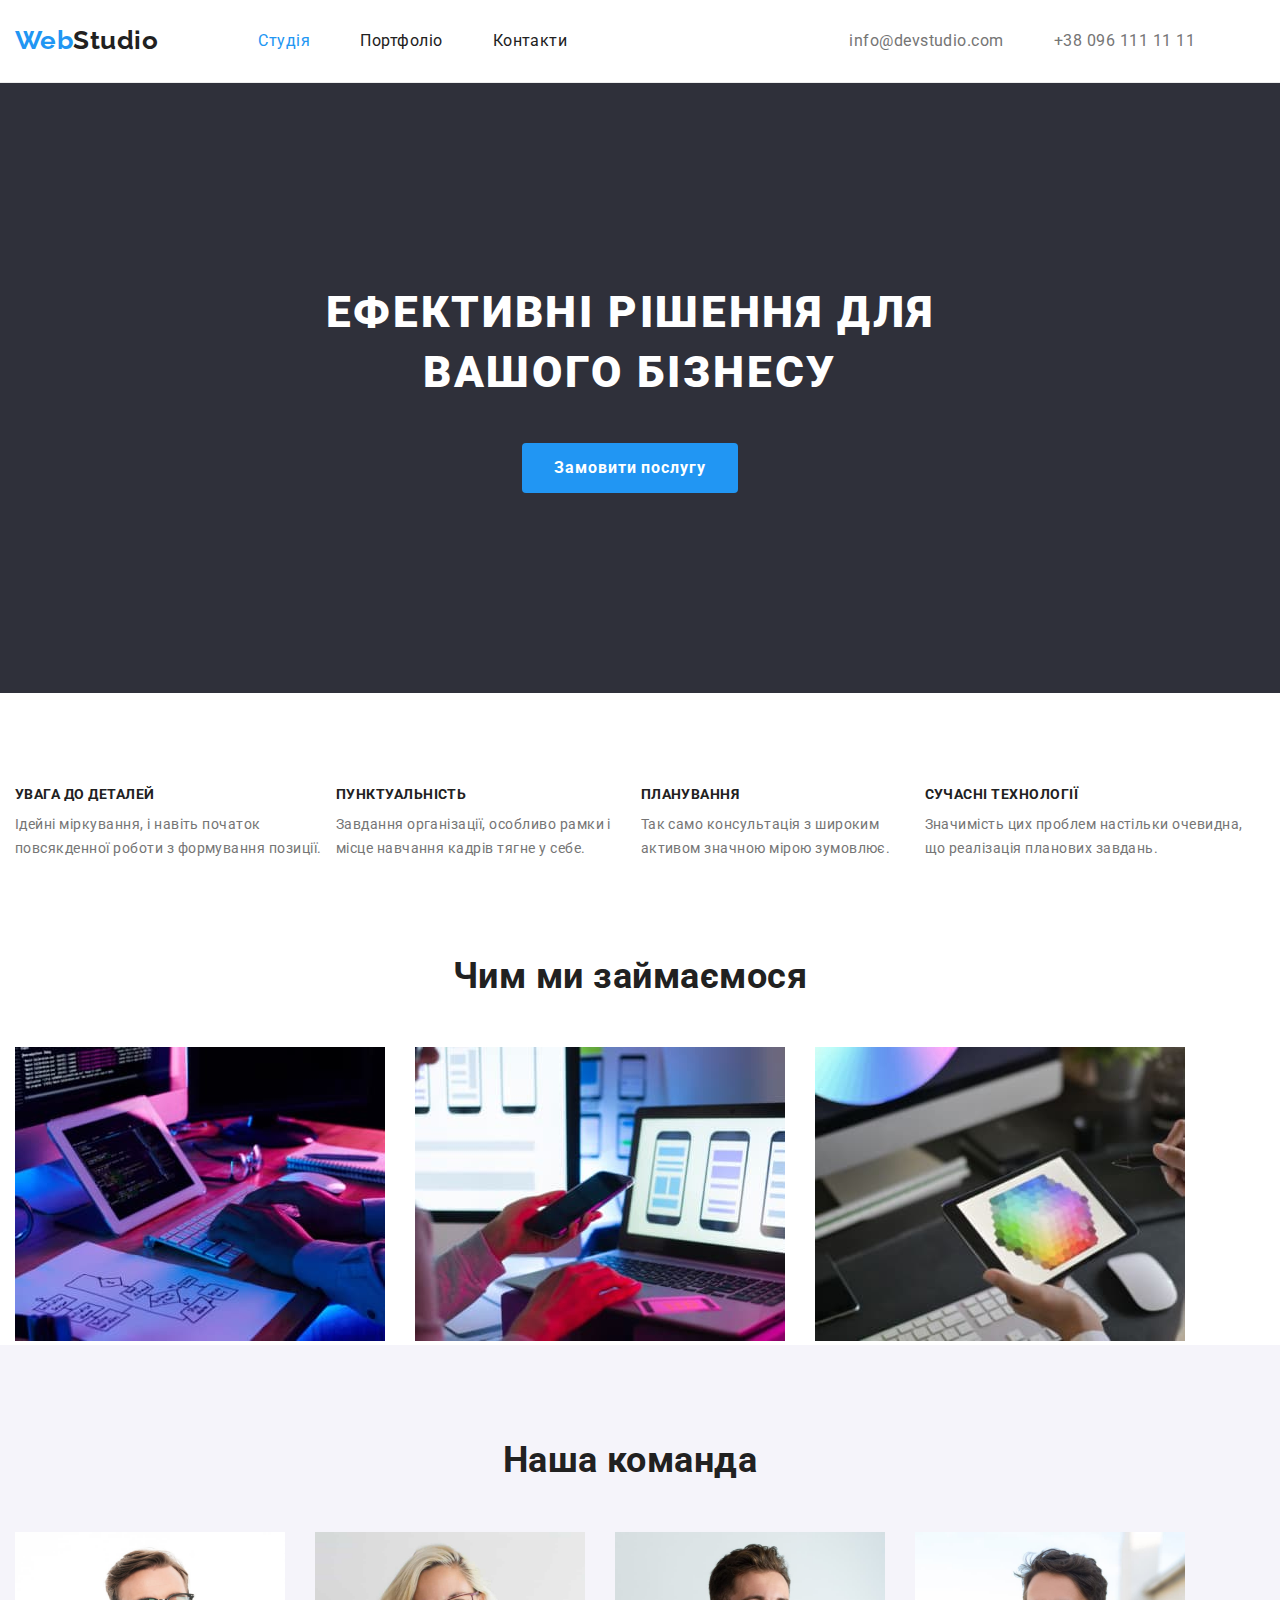
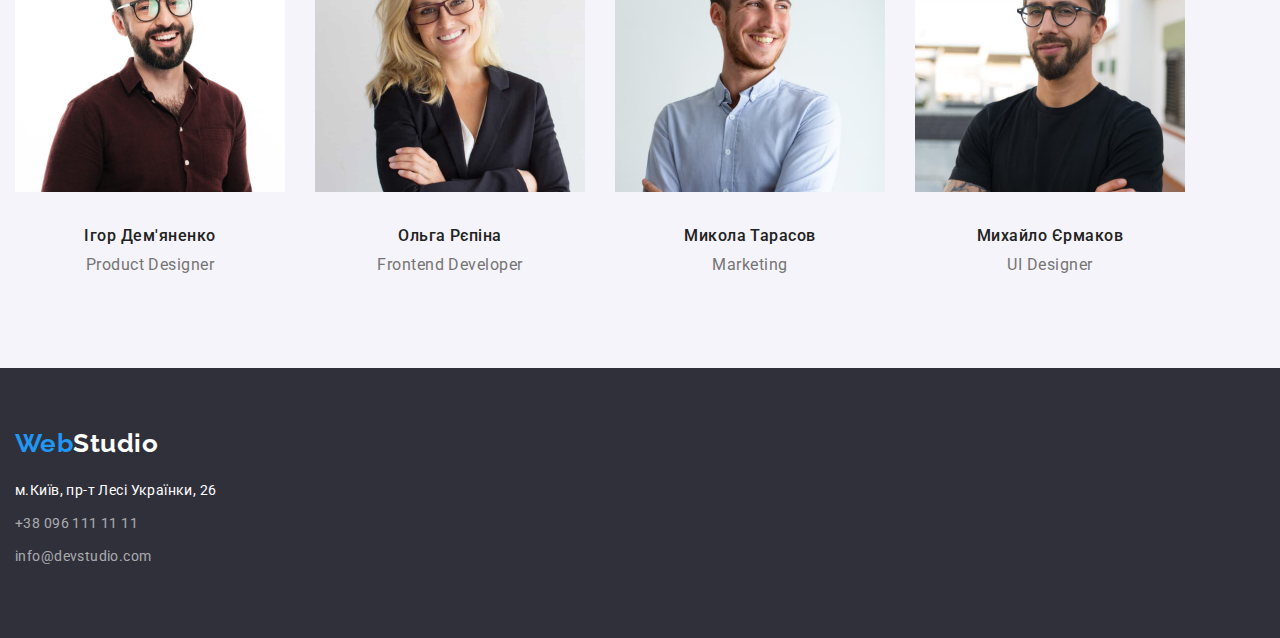
==== index.html @ c6551e24 "+ flex box" ====
<!DOCTYPE html>
<html lang="en">
<head>
    <meta charset="UTF-8">
    <meta http-equiv="X-UA-Compatible" content="IE=edge">
    <meta name="viewport" content="width=device-width, initial-scale=1.0">
    <title>Document</title>
    <link rel="stylesheet" href="https://cdnjs.cloudflare.com/ajax/libs/modern-normalize/1.1.0/modern-normalize.min.css">
    <link rel="stylesheet" href="./css/styles.css">
    <link rel="preconnect" href="https://fonts.googleapis.com">
    <link rel="preconnect" href="https://fonts.gstatic.com" crossorigin>
    <link href="https://fonts.googleapis.com/css2?family=Raleway:wght@700&family=Roboto:wght@500;700;900&display=swap" rel="stylesheet">
</head>
</body>
<header class="page-header">
    <div class="container header-container">
    <nav class="site-nav">
        <a class="logo" href="./index.html"> <span class="logo-accent">Web</span><span class="logo-primary">Studio</span></a>
        <ul class="site-nav-list">
            <li><a class="link current" href="./index.html">Студія</a></li>
            <li><a class="link" href="./portfolio.html">Портфоліо</a></li>
            <li><a class="link" href="#">Контакти</a></li>
        </ul>
    </nav>
    <ul class="contacts">
        <li><a class="contact-link" href="emeil:info@devstudio.com">info@devstudio.com</a></li>
        <li><a class="contact-link" href="tel:+380961111111">+38 096 111 11 11</a></li>
    </ul>
    </div>
</header> 
<main class="page-main">
    <section class="center">
        <div class="container container-center">
            <h1 class="hero">Ефективні рішення для <br> вашого бізнесу</h1>
            <button class="button" type="button">Замовити послугу</button>
        </div>
    </section>
    <section>
        <div class="container">
            <ul class="benefits-container">
                <li> 
                    <h3 class="benefits-title">УВАГА ДО ДЕТАЛЕЙ</h3>
                    <p class="benefits-text">Ідейні міркування, і навіть початок повсякденної роботи з формування позиції.</p>
                </li>
    
                <li> 
                    <h3 class="benefits-title">ПУНКТУАЛЬНІСТЬ</h3>
                    <p class="benefits-text">Завдання організації, особливо рамки і місце навчання кадрів тягне у себе.</p>
                </li>
                <li>
                    <h3 class="benefits-title">ПЛАНУВАННЯ</h3>
                    <p class="benefits-text">Так само консультація з широким активом значною мірою зумовлює.</p>
                </li>
                <li>
                    <h3 class="benefits-title">СУЧАСНІ ТЕХНОЛОГІЇ</h3>
                    <p class="benefits-text">Значимість цих проблем настільки очевидна, що реалізація планових завдань.</p>
                </li>
            </ul>
        </div>
    </section>
<section class="foto-work">
    <div class="container">
        <h2 class="title">Чим ми займаємося</h2>
        <ul class="title-container">
            <li class="work-foto"><img class="section-foto" src="./images/IMG/img.jpg" alt="foto text taping" width="370"></li>
            <li class="work-foto"><img class="section-foto" src="./images/IMG/img1.jpg" alt="foto aplication apoading" width="370"></li>
            <li class="work-foto"><img class="section-foto" src="./images/IMG/img2.jpg" alt="foto tablet graffics" width="370"></li>
        </ul>
    </div>
</section>
<section class="work">
    <div class="container">
        <h2 class="title">Наша команда</h2>
        <ul class="work-container">
            <li class="personal">
                <img class="section-img" src="./images/comand/img.jpg" alt="foto Дем'яненко" width="270">
                <h3 class="section-title">Ігор Дем'яненко</h3>
                <p class="section-text">Product Designer</p>
            </li>
            <li class="personal">
                <img class="section-img" src="./images/comand/img1.jpg" alt="foto Рєпіна" width="270">
                <h3 class="section-title">Ольга Рєпіна</h3>
                <p class="section-text">Frontend Developer</p>
            </li>
            <li class="personal">
                <img class="section-img" src="./images/comand/img2.jpg" alt="foto Тарасов" width="270">
                <h3 class="section-title">Микола Тарасов</h3>
                <p class="section-text">Marketing</p>
            </li>
            <li class="personal">
                <img class="section-img" src="./images/comand/img3.jpg" alt="foto Єрмаков" width="270">
                <h3 class="section-title">Михайло Єрмаков</h3>
                <p class="section-text">UI Designer</p>
            </li>
        </ul></div>
</section>
</main>
<footer class="footer">
    <div class="container footer-container">
        <a class="logo logo-footer" href="./index.html"> <span class="logo-accent">Web</span><span class="logo-primary">Studio</span></a>    
        <address>
        <ul class="contact">
            <li><a class="footer-address" href="https://goo.gl/maps/YLcZyGkc4DeghfoG7" target="_blank" rel="noopened noreferrer nofollow">м.Київ, пр-т Лесі Українки, 26</a></li> 
            <li><a class="footer-link" href="tel:+380961111111">+38 096 111 11 11</a></li>
            <li><a class="footer-link" href="emeil:info@devstudio.com">info@devstudio.com</a></li>
        </ul>
        </address>
    </div>
</footer>
</body>
</html>
---- css/styles.css ----
:root {
--primary-text-color: #212121;
--title-text-color: #757575;
--accent-color: #2196f3;
--primary-white-color: #FFFFFF;
}

h1, h2, h3, h4 {
margin: 0;
}

ul, p {
margin: 0;
padding: 0;
}


body {
    margin: 0;
    background-color: var(--primary-white-color);
    color: var(--primary-text-color);

    font-family: Roboto, sans-serif;
    letter-spacing: 0.03em;}

ul {
    list-style: none;}

.container {
    width: 1230px;
    margin-left: 15px;
    margin-right: 15px;
}

.header-container {
    display: flex;
    justify-content: space-between;
}

.page-header {
    border-bottom: 1px solid #ECECEC;
}

.page {
    border-bottom: 1px solid #ECECEC;
}

.logo {
    display: block;
    margin-right: 50px;
    padding: 25px 0px;

    font-family: Raleway, sans-serif;
    font-weight: 700;
    font-size: 26px;
    line-height: 1.19;
    text-decoration: none;
}

.logo-accent {
    color: var(--accent-color);}

.logo-primary {
    color: var(--primary-text-color);
}

.link {
    margin-right: 50px;
}

.site-nav a {
    display: inline-block;
    color: var(--primary-text-color)}
.link:hover,
.link:focus  {
    color: var(--accent-color);
    
}

.site-nav {
    display: flex;
}

.site-nav-list {
    display: flex;
    align-items: center;
    margin: 0px 50px;
    padding: 32px 0px;
}

.site-nav-list .link.current {
    display: block;
    color: var(--accent-color);
}

.site-nav .link {
    text-decoration: none;
}

.contacts {
    display: flex;
    align-items: center;
}


.contact-link {
    display: inline-block;
    margin-right: 50px;
    font-style: normal;
    text-decoration: none;

    color: var(--title-text-color)}
    .contact-link:hover,
    .contact-link:focus  {
    color: var(--accent-color);  
}

.center {
    padding-top: 200px;
    padding-bottom: 200px;

    background-color: #2F303A;
    text-align: center;
}

.hero {
    display: block;
    margin-bottom: 40px;

    font-weight: 900;
    font-size: 44px;
    line-height: 1.36;
    letter-spacing: 0.06em;
    text-transform: uppercase;
    font-weight: 900;
    color: var(--primary-white-color);
    
}

.button {
    display: inline-block;
    padding: 10px 32px;

    color: var(--primary-white-color);
    background-color: var(--accent-color);
    border: none;

    font-weight: 700;
    font-size: 16px;
    line-height: 1.88;
    letter-spacing: 0.06em; 
    border-radius: 4px;}

.button:hover,
.button:focus {
    color: var(--primary-text-color);
    background-color: var(--accent-color);
    cursor: pointer;
}

.header-container {
    display: flex;

}
.container-center {
    display: block;
}

.benefits-container {
    display: flex;
    padding: 94px 0px;

}

.benefits {
    padding-top: 94px;
    padding-bottom: 114px;
    text-align: center;
}

.benefits-title {
    margin-bottom: 10px;

    font-weight: 700;
    font-size: 14px;
    line-height: 1.14;
    text-transform: uppercase;}

.benefits-text {

    font-size: 14px;
    line-height: 1.71;
    color: var(--title-text-color);
}
.title {
    text-align: center;
}

.title-container {
    display: flex;
}
.work-foto {
    margin-right: 30px;
}
.work-foto:nth-child(3n){
    margin-right: 0px;
} 
.section-foto {
    text-align: center;
    width: 370px;
}
   
.work {
    padding: 94px 0px ;
    background-color: #F5F4FA;
}

.work-container {
    display: flex;
    text-align: center;
}

.section-img {
    margin-bottom: 30px;
    width: 270px;
}

.section-title {
    padding-bottom: 10px;

    font-weight: 500;
    font-size: 16px;
    line-height: 1.19;
    text-align: center;
}

.section-text {

    font-size: 16px;
    line-height: 1.19;
    text-align: center;
    color: var(--title-text-color);
}

.personal {
    margin-right: 30px;
}
.personal:nth-child(4n) {
    margin-right: 0px;
}

.title {
    margin-bottom: 50px;

    font-weight: 700;
    font-size: 36px;
    line-height: 1.17;
    text-align: center;  
}

.projects-title {
    margin-bottom: 4px;

    font-weight: 700;
    font-size: 18px;
    line-height: 2;
    letter-spacing: 0.06em;
}


.projects-text {
    font-size: 16px;
    line-height: 1.88;
    color: var(--title-text-color)}

    .footer-container {
        padding: 60px 0px;
    }
    .logo-footer {
        padding: 0px;
        margin-bottom: 20px;
    }
.footer {
    background-color: #2F303A;
    font-style: normal;
}

.footer .logo-primary {
    color: var(--primary-white-color);
}
.contact{
    margin-bottom: 9px;
}

.footer-link {
    display: block;
    margin-bottom: 9px;

    color: rgba(255, 255, 255, 0.6);
    text-decoration: none;
    
    font-style: normal;
    font-weight: 400;
    font-size: 14px;
    line-height: 1.71;
    letter-spacing: 0.03em;
}
.footer-link:hover,
.footer-link:focus {
    color: var(--primary-white-color);
    color: var(--accent-color);}

.footer-address {
    display: block;
    margin-bottom: 9px;

    color: var(--primary-white-color);
    text-decoration: none;
    
    font-style: normal;
    font-weight: 400;
    font-size: 14px;
    line-height: 1.71;
    letter-spacing: 0.03em;
}
.footer-address:hover,
.footer-address:focus {
    color: var(--primary-white-color);
    color: var(--accent-color);}

.features {
    display: flex;
    justify-content: center;
    padding: 94px 0px 56px;
    
}

.link-button {
    display: block;
    margin-right: 8px;
    

    display: inline-block;
    padding: 6px 22px;
    min-width: 73px;

    font-family: 'Roboto';
    font-style: normal;
    font-weight: 500;
    font-size: 16px;
    line-height: 1.63;
    text-align: center;
    letter-spacing: 0.03em;
    font-family: inherit;
    color: var(--primary-text-color); 
    border-radius: 4px;}
    
    
.features .link-button:hover,
.features .link-button:focus {
    color: var(--title-text-color);
    color: var(--primary-white-color);
    background-color: var(--accent-color);
    cursor: pointer;}

.projects {
display: flex;
flex-wrap: wrap;
margin-bottom: 94px;
}
 .projects-img {
    width: 370px;
}
.different-project {
    margin-right: 30px;
    margin-bottom: 30px;
}
.different-project:nth-child(3n) {
    margin-right: 0px;
}
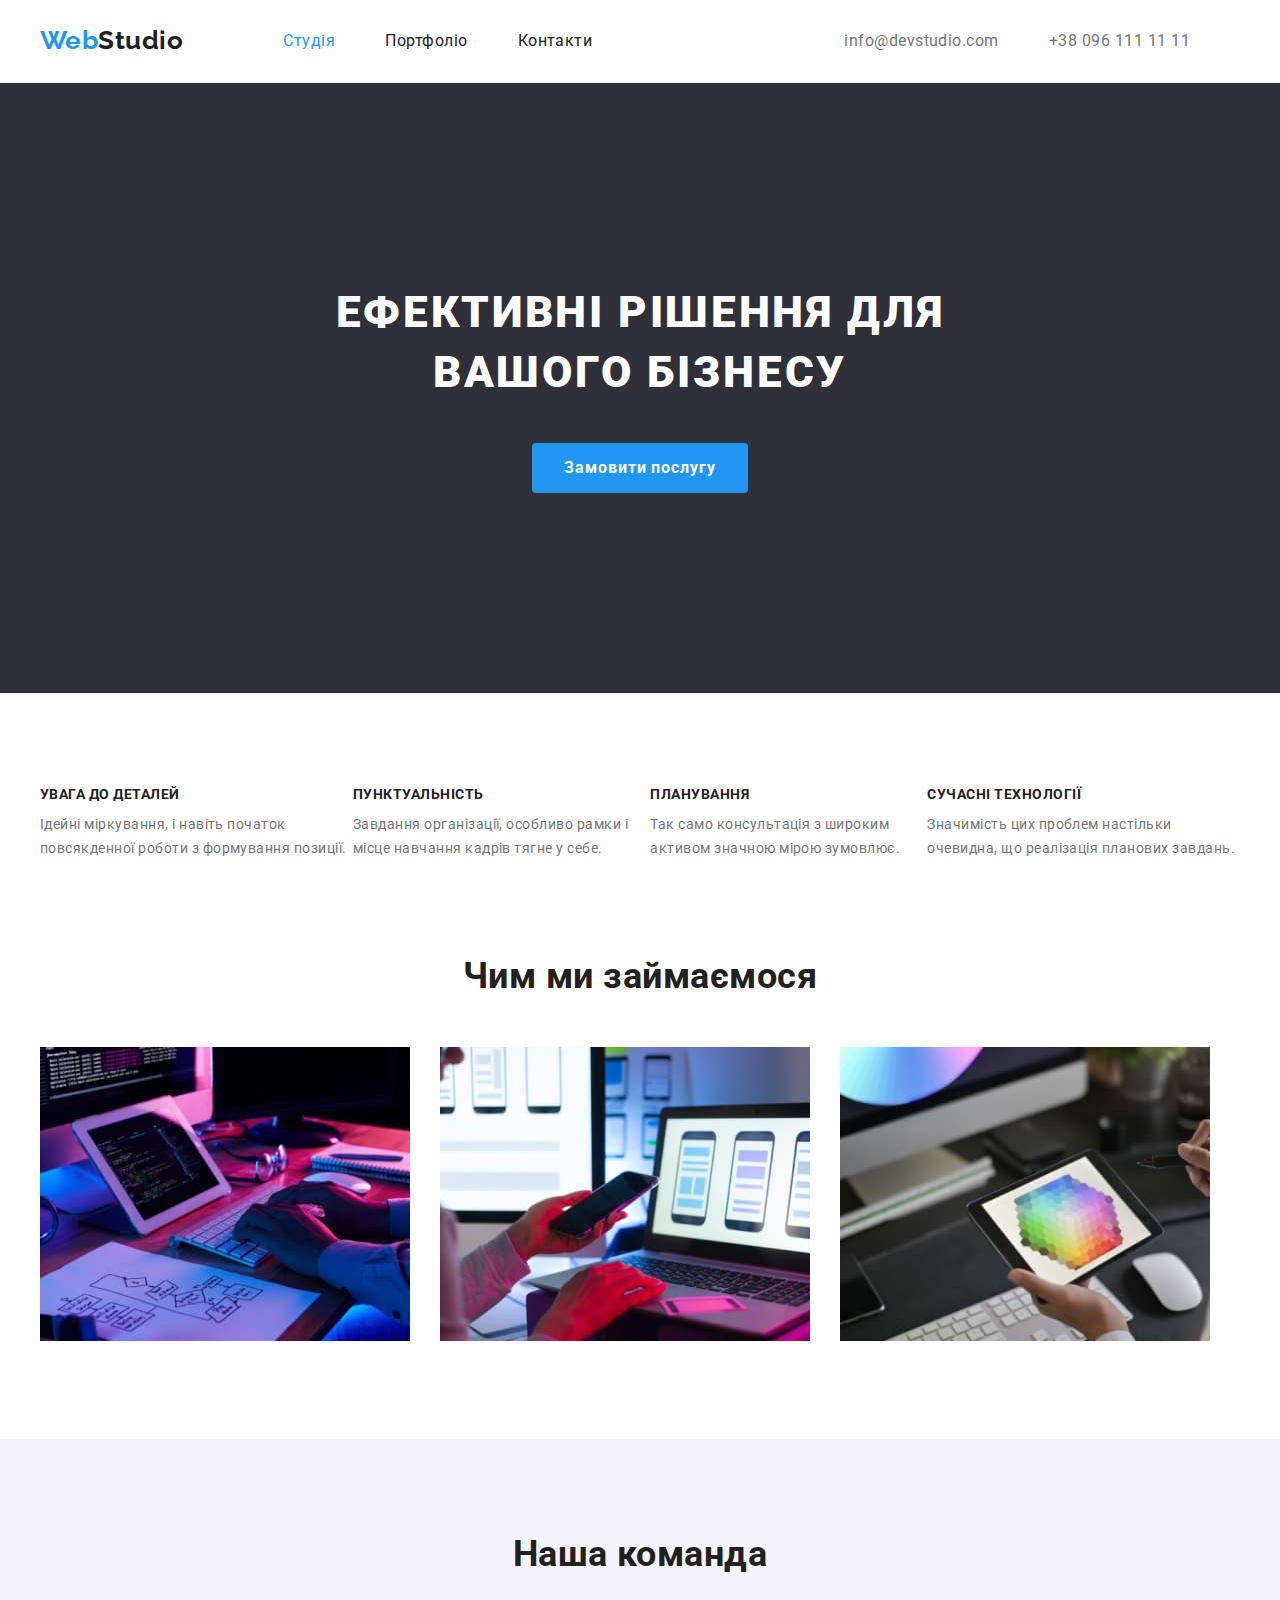
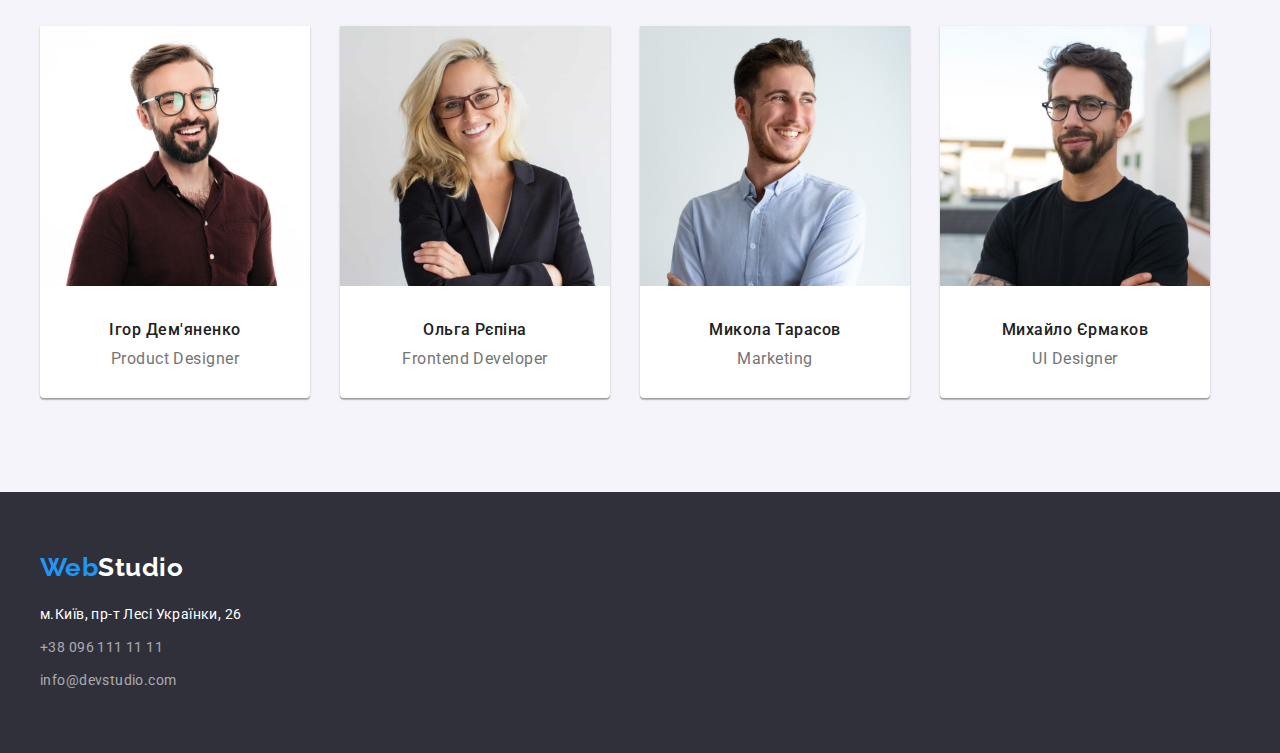
==== commit de5cf3ec: "add flex box" ====
--- a/index.html
+++ b/index.html
@@ -29,13 +29,13 @@
     </div>
 </header> 
 <main class="page-main">
-    <section class="center">
+    <section class="hero">
         <div class="container container-center">
-            <h1 class="hero">Ефективні рішення для <br> вашого бізнесу</h1>
+            <h1 class="center">Ефективні рішення для <br> вашого бізнесу</h1>
             <button class="button" type="button">Замовити послугу</button>
         </div>
     </section>
-    <section>
+    <section class="section">
         <div class="container">
             <ul class="benefits-container">
                 <li> 
@@ -74,23 +74,31 @@
         <ul class="work-container">
             <li class="personal">
                 <img class="section-img" src="./images/comand/img.jpg" alt="foto Дем'яненко" width="270">
-                <h3 class="section-title">Ігор Дем'яненко</h3>
-                <p class="section-text">Product Designer</p>
+                <div class="job">
+                    <h3 class="section-title">Ігор Дем'яненко</h3>
+                    <p class="section-text">Product Designer</p>
+                </div>
             </li>
             <li class="personal">
                 <img class="section-img" src="./images/comand/img1.jpg" alt="foto Рєпіна" width="270">
-                <h3 class="section-title">Ольга Рєпіна</h3>
-                <p class="section-text">Frontend Developer</p>
+                <div class="job">
+                    <h3 class="section-title">Ольга Рєпіна</h3>
+                    <p class="section-text">Frontend Developer</p>
+                </div>
             </li>
             <li class="personal">
                 <img class="section-img" src="./images/comand/img2.jpg" alt="foto Тарасов" width="270">
-                <h3 class="section-title">Микола Тарасов</h3>
-                <p class="section-text">Marketing</p>
+                <div class="job">
+                    <h3 class="section-title">Микола Тарасов</h3>
+                    <p class="section-text">Marketing</p>
+                </div>
             </li>
             <li class="personal">
                 <img class="section-img" src="./images/comand/img3.jpg" alt="foto Єрмаков" width="270">
-                <h3 class="section-title">Михайло Єрмаков</h3>
-                <p class="section-text">UI Designer</p>
+                <div class="job">
+                    <h3 class="section-title">Михайло Єрмаков</h3>
+                    <p class="section-text">UI Designer</p>
+                </div>
             </li>
         </ul></div>
 </section>
@@ -102,7 +110,7 @@
         <ul class="contact">
             <li><a class="footer-address" href="https://goo.gl/maps/YLcZyGkc4DeghfoG7" target="_blank" rel="noopened noreferrer nofollow">м.Київ, пр-т Лесі Українки, 26</a></li> 
             <li><a class="footer-link" href="tel:+380961111111">+38 096 111 11 11</a></li>
-            <li><a class="footer-link" href="emeil:info@devstudio.com">info@devstudio.com</a></li>
+            <li><a class="footer-link footer-link-emeil" href="emeil:info@devstudio.com">info@devstudio.com</a></li>
         </ul>
         </address>
     </div>
--- a/css/styles.css
+++ b/css/styles.css
@@ -27,9 +27,8 @@
     list-style: none;}
 
 .container {
-    width: 1230px;
-    margin-left: 15px;
-    margin-right: 15px;
+    width: 1200px;
+    margin: 0 auto;
 }
 
 .header-container {
@@ -115,7 +114,7 @@
     color: var(--accent-color);  
 }
 
-.center {
+.hero {
     padding-top: 200px;
     padding-bottom: 200px;
 
@@ -123,7 +122,7 @@
     text-align: center;
 }
 
-.hero {
+.center {
     display: block;
     margin-bottom: 40px;
 
@@ -166,9 +165,12 @@
     display: block;
 }
 
+.section {
+    padding: 94px 0px;
+}
+
 .benefits-container {
     display: flex;
-    padding: 94px 0px;
 
 }
 
@@ -192,6 +194,9 @@
     line-height: 1.71;
     color: var(--title-text-color);
 }
+.foto-work {
+    padding-bottom: 94px;
+}
 .title {
     text-align: center;
 }
@@ -221,12 +226,14 @@
 }
 
 .section-img {
-    margin-bottom: 30px;
     width: 270px;
 }
 
+.job {
+    padding: 30px 10px;
+}
 .section-title {
-    padding-bottom: 10px;
+    margin-bottom: 10px;
 
     font-weight: 500;
     font-size: 16px;
@@ -243,7 +250,10 @@
 }
 
 .personal {
+    background-color: var(--primary-white-color);
     margin-right: 30px;
+    box-shadow: 0px 1px 3px rgba(0, 0, 0, 0.12), 0px 1px 1px rgba(0, 0, 0, 0.14), 0px 2px 1px rgba(0, 0, 0, 0.2);
+    border-radius: 0px 0px 4px 4px;
 }
 .personal:nth-child(4n) {
     margin-right: 0px;
@@ -273,14 +283,12 @@
     line-height: 1.88;
     color: var(--title-text-color)}
 
-    .footer-container {
-        padding: 60px 0px;
-    }
     .logo-footer {
         padding: 0px;
         margin-bottom: 20px;
     }
 .footer {
+    padding: 60px 0px;
     background-color: #2F303A;
     font-style: normal;
 }
@@ -288,9 +296,10 @@
 .footer .logo-primary {
     color: var(--primary-white-color);
 }
-.contact{
-    margin-bottom: 9px;
-}
+
+.footer-link:nth-child(2) {
+    margin-bottom: 0;
+  }
 
 .footer-link {
     display: block;
@@ -305,11 +314,15 @@
     line-height: 1.71;
     letter-spacing: 0.03em;
 }
+
 .footer-link:hover,
 .footer-link:focus {
     color: var(--primary-white-color);
     color: var(--accent-color);}
-
+    
+.footer-link-emeil{
+    margin-bottom: 0;
+}
 .footer-address {
     display: block;
     margin-bottom: 9px;
@@ -328,18 +341,20 @@
     color: var(--primary-white-color);
     color: var(--accent-color);}
 
+    .general {
+    padding: 94px 0px;
+}
+
 .features {
     display: flex;
     justify-content: center;
-    padding: 94px 0px 56px;
+    margin-bottom: 50px;
     
 }
 
 .link-button {
     display: block;
-    margin-right: 8px;
-    
-
+    
     display: inline-block;
     padding: 6px 22px;
     min-width: 73px;
@@ -353,7 +368,9 @@
     letter-spacing: 0.03em;
     font-family: inherit;
     color: var(--primary-text-color); 
-    border-radius: 4px;}
+    background-color: #F5F4FA;;
+    border-radius: 4px;
+    border: none;}
     
     
 .features .link-button:hover,
@@ -363,18 +380,31 @@
     background-color: var(--accent-color);
     cursor: pointer;}
 
+.features-link {
+    margin-right: 8px;
+}
+.features-link:last-child {
+    margin-right: 0;
+}
+
 .projects {
 display: flex;
 flex-wrap: wrap;
-margin-bottom: 94px;
-}
+}
+
  .projects-img {
     width: 370px;
 }
 .different-project {
     margin-right: 30px;
     margin-bottom: 30px;
+    border: 1px solid #EEEEEE;
 }
 .different-project:nth-child(3n) {
     margin-right: 0px;
 }
+.different-projects {
+    padding: 20px 24px;
+    background: var(--primary-white-color);
+
+}
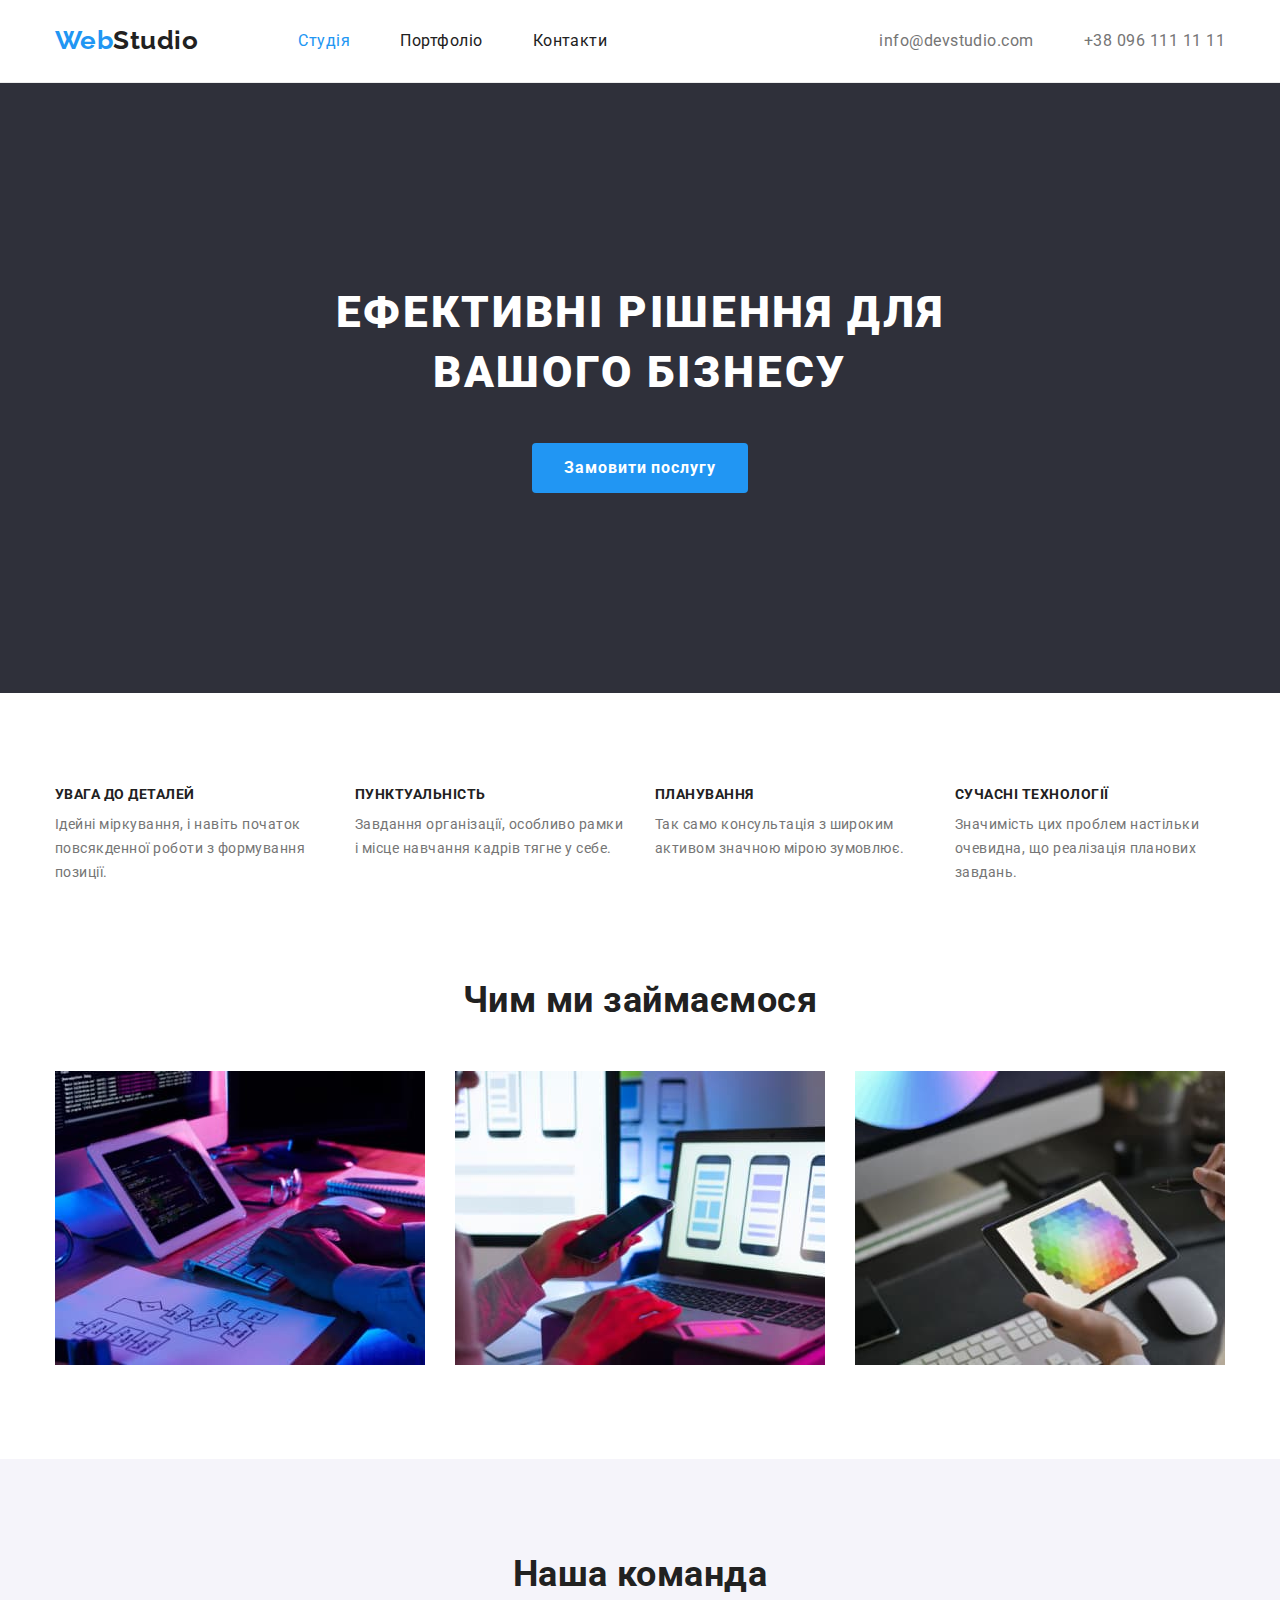
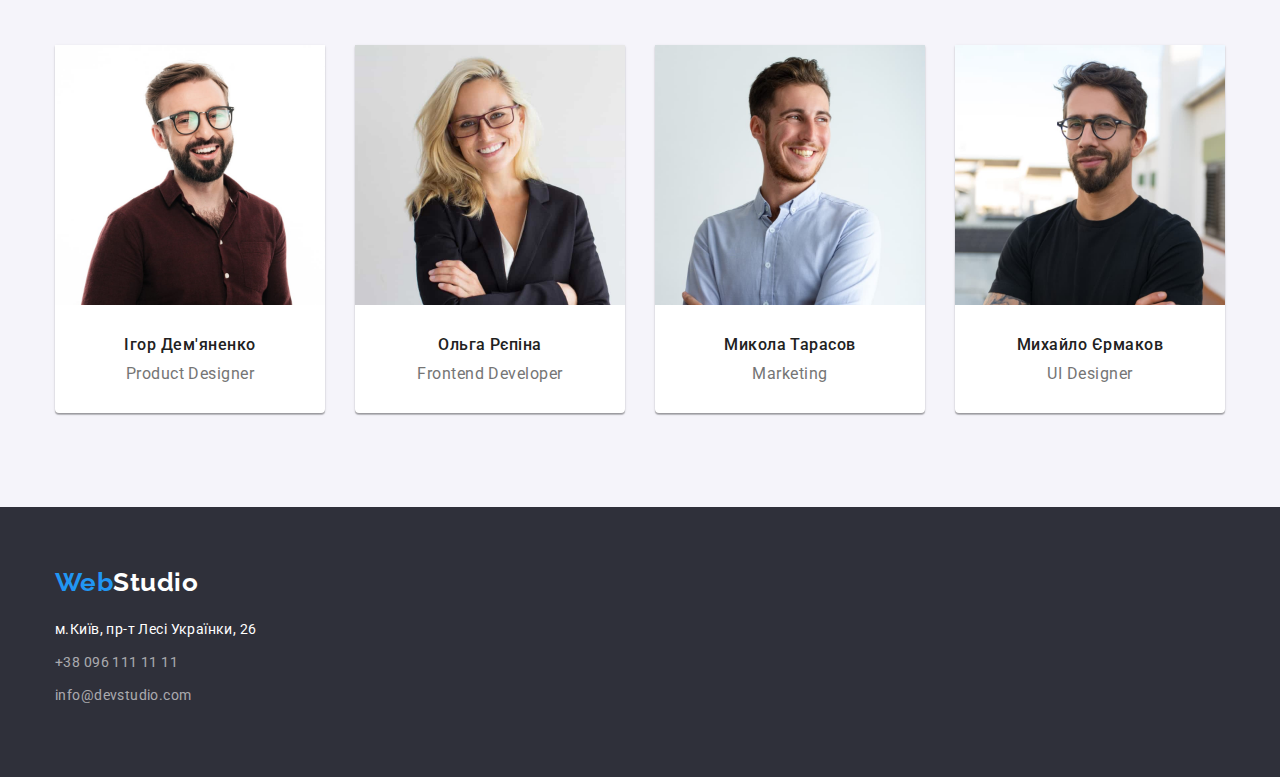
==== commit debe8bf1: "add flex box2" ====
--- a/index.html
+++ b/index.html
@@ -17,14 +17,24 @@
     <nav class="site-nav">
         <a class="logo" href="./index.html"> <span class="logo-accent">Web</span><span class="logo-primary">Studio</span></a>
         <ul class="site-nav-list">
-            <li><a class="link current" href="./index.html">Студія</a></li>
-            <li><a class="link" href="./portfolio.html">Портфоліо</a></li>
-            <li><a class="link" href="#">Контакти</a></li>
+            <li class="contact-nav-link">
+                <a class="link current" href="./index.html">Студія</a>
+            </li>
+            <li class="contact-nav-link">
+                <a class="link" href="./portfolio.html">Портфоліо</a>
+            </li>
+            <li class="contact-nav-link">
+                <a class="link" href="#">Контакти</a>
+            </li>
         </ul>
     </nav>
     <ul class="contacts">
-        <li><a class="contact-link" href="emeil:info@devstudio.com">info@devstudio.com</a></li>
-        <li><a class="contact-link" href="tel:+380961111111">+38 096 111 11 11</a></li>
+        <li class="contact-nav">
+            <a class="contact-link" href="emeil:info@devstudio.com">info@devstudio.com</a>
+        </li>
+        <li class="contact-nav">
+            <a class="contact-link" href="tel:+380961111111">+38 096 111 11 11</a>
+        </li>
     </ul>
     </div>
 </header> 
@@ -38,20 +48,20 @@
     <section class="section">
         <div class="container">
             <ul class="benefits-container">
-                <li> 
+                <li class="benefits-compani"> 
                     <h3 class="benefits-title">УВАГА ДО ДЕТАЛЕЙ</h3>
                     <p class="benefits-text">Ідейні міркування, і навіть початок повсякденної роботи з формування позиції.</p>
                 </li>
     
-                <li> 
+                <li class="benefits-compani"> 
                     <h3 class="benefits-title">ПУНКТУАЛЬНІСТЬ</h3>
                     <p class="benefits-text">Завдання організації, особливо рамки і місце навчання кадрів тягне у себе.</p>
                 </li>
-                <li>
+                <li class="benefits-compani">
                     <h3 class="benefits-title">ПЛАНУВАННЯ</h3>
                     <p class="benefits-text">Так само консультація з широким активом значною мірою зумовлює.</p>
                 </li>
-                <li>
+                <li class="benefits-compani">
                     <h3 class="benefits-title">СУЧАСНІ ТЕХНОЛОГІЇ</h3>
                     <p class="benefits-text">Значимість цих проблем настільки очевидна, що реалізація планових завдань.</p>
                 </li>
@@ -108,9 +118,15 @@
         <a class="logo logo-footer" href="./index.html"> <span class="logo-accent">Web</span><span class="logo-primary">Studio</span></a>    
         <address>
         <ul class="contact">
-            <li><a class="footer-address" href="https://goo.gl/maps/YLcZyGkc4DeghfoG7" target="_blank" rel="noopened noreferrer nofollow">м.Київ, пр-т Лесі Українки, 26</a></li> 
-            <li><a class="footer-link" href="tel:+380961111111">+38 096 111 11 11</a></li>
-            <li><a class="footer-link footer-link-emeil" href="emeil:info@devstudio.com">info@devstudio.com</a></li>
+            <li class="contact-footer">
+                <a class="footer-address" href="https://goo.gl/maps/YLcZyGkc4DeghfoG7" target="_blank" rel="noopened noreferrer nofollow">м.Київ, пр-т Лесі Українки, 26</a>
+            </li> 
+            <li class="contact-footer">
+                <a class="footer-link" href="tel:+380961111111">+38 096 111 11 11</a>
+            </li>
+            <li class="contact-footer">
+                <a class="footer-link footer-link-emeil" href="emeil:info@devstudio.com">info@devstudio.com</a>
+            </li>
         </ul>
         </address>
     </div>
--- a/css/styles.css
+++ b/css/styles.css
@@ -29,6 +29,7 @@
 .container {
     width: 1200px;
     margin: 0 auto;
+    padding: 0 15px;
 }
 
 .header-container {
@@ -61,10 +62,6 @@
 
 .logo-primary {
     color: var(--primary-text-color);
-}
-
-.link {
-    margin-right: 50px;
 }
 
 .site-nav a {
@@ -96,15 +93,27 @@
     text-decoration: none;
 }
 
+ .contact-nav-link {
+    margin-right: 50px;
+ }
+ .contact-nav-link:last-child{
+    margin-right: 0;
+ } 
+
 .contacts {
     display: flex;
     align-items: center;
 }
-
+.contact-nav {
+    margin-right: 50px;
+}
+
+.contact-nav:last-child {
+    margin-right: 0;
+}
 
 .contact-link {
     display: inline-block;
-    margin-right: 50px;
     font-style: normal;
     text-decoration: none;
 
@@ -174,6 +183,13 @@
 
 }
 
+.benefits-compani {
+    margin-right: 30px;
+}
+.benefits-compani:last-child{
+    margin-right: 0;
+}
+
 .benefits {
     padding-top: 94px;
     padding-bottom: 114px;
@@ -189,7 +205,7 @@
     text-transform: uppercase;}
 
 .benefits-text {
-
+    width: 270px;
     font-size: 14px;
     line-height: 1.71;
     color: var(--title-text-color);
@@ -205,12 +221,14 @@
     display: flex;
 }
 .work-foto {
+    display: block;
     margin-right: 30px;
 }
 .work-foto:nth-child(3n){
     margin-right: 0px;
 } 
 .section-foto {
+    display: block;
     text-align: center;
     width: 370px;
 }
@@ -226,6 +244,7 @@
 }
 
 .section-img {
+    display: block;
     width: 270px;
 }
 
@@ -267,7 +286,9 @@
     line-height: 1.17;
     text-align: center;  
 }
-
+.projects {
+    flex-wrap: wrap;
+}
 .projects-title {
     margin-bottom: 4px;
 
@@ -296,6 +317,9 @@
 .footer .logo-primary {
     color: var(--primary-white-color);
 }
+.contact-footer {
+    margin-bottom: 9px;
+}
 
 .footer-link:nth-child(2) {
     margin-bottom: 0;
@@ -303,7 +327,6 @@
 
 .footer-link {
     display: block;
-    margin-bottom: 9px;
 
     color: rgba(255, 255, 255, 0.6);
     text-decoration: none;
@@ -325,7 +348,6 @@
 }
 .footer-address {
     display: block;
-    margin-bottom: 9px;
 
     color: var(--primary-white-color);
     text-decoration: none;
@@ -389,16 +411,21 @@
 
 .projects {
 display: flex;
-flex-wrap: wrap;
+
 }
 
  .projects-img {
+    display: block;
     width: 370px;
+    height: auto;
+    max-width: 100%;
 }
 .different-project {
     margin-right: 30px;
     margin-bottom: 30px;
-    border: 1px solid #EEEEEE;
+}
+.different-project:nth-child(n + 7) {
+     margin-bottom: 0;
 }
 .different-project:nth-child(3n) {
     margin-right: 0px;
@@ -406,5 +433,7 @@
 .different-projects {
     padding: 20px 24px;
     background: var(--primary-white-color);
-
-}
+    border: 1px solid #EEEEEE;
+    border-top: none;
+
+}
